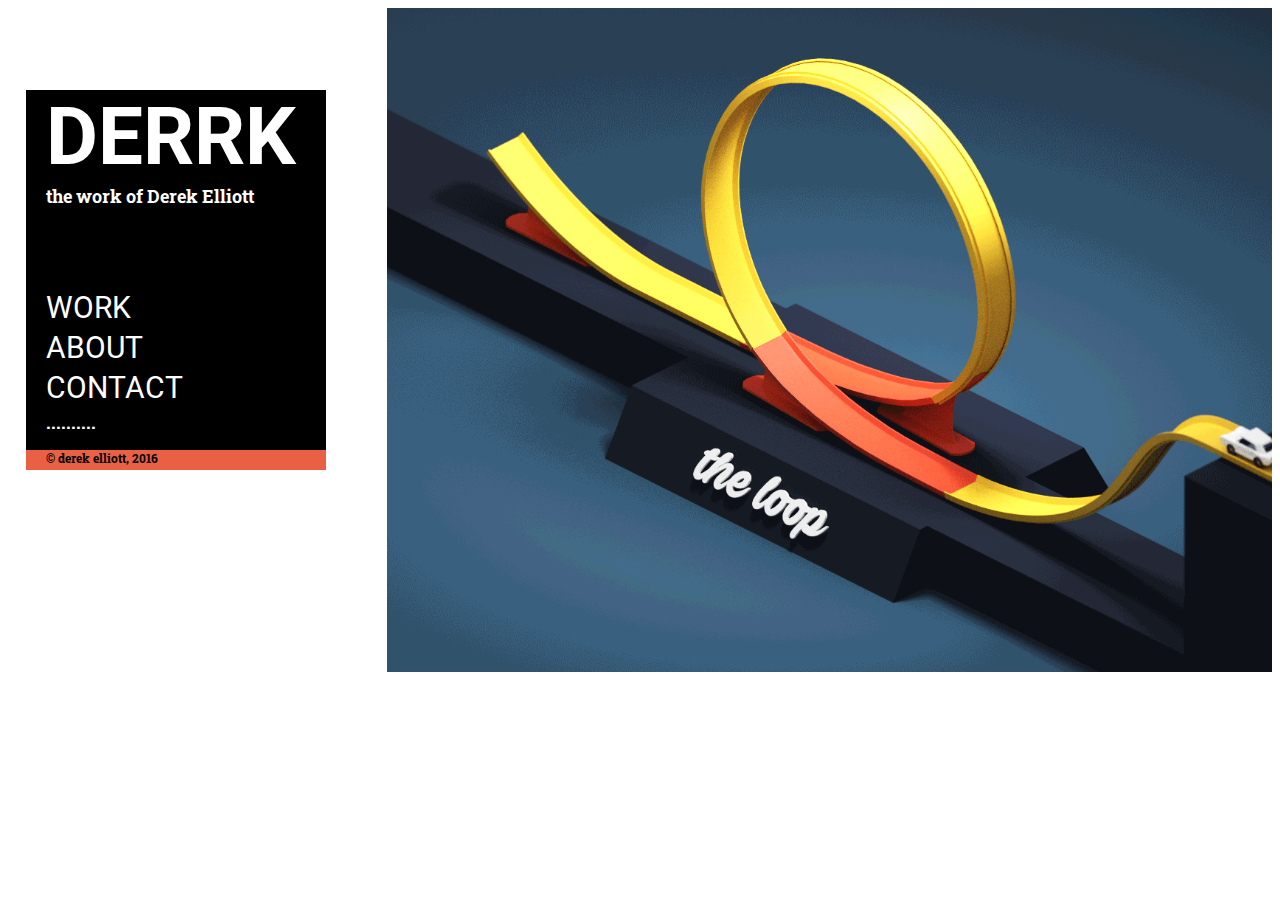
==== index.html @ f8c1afce "Init1" ====
<html>

<head>
  <link rel="stylesheet" type="text/css" href="index.css">
  <link href='https://fonts.googleapis.com/css?family=Roboto:900' rel='stylesheet' type='text/css'>
  <link href='https://fonts.googleapis.com/css?family=Roboto+Slab:300' rel='stylesheet' type='text/css'>
</head>

<body>
  <div class="fixed">
  <div class="mainlogo">
    <h1>DERRK</h1>
    <h2> the work of Derek Elliott </h2>
  </div>
  <ul>
    <li><a class="link" href="#">WORK</a></li>
    <li><a class="link" href="#">ABOUT</a></li>
    <li><a class="link" href="#">CONTACT</a></li>
  </ul>
  <div class="blkmenufoot">
    <h2>..........</h2>
  </div>
  <div class="menufoot">
    <h2 class="foottext">&copy; derek elliott, 2016</h2>
  </div>
</div>
<!--IMAGES -->
<div>
<img class="feature" src="img/theloop.gif" alt="Halo">
</div>
</body>

</html>
---- index.css ----
div.fixed {
  position: fixed;
  top: 10%;
  left: 2%;
}

div.inline {
   display: inline-block;
}

div.mainlogo {
  text-indent: 20px;
  margin: 0px;
  background-color: black;
  width: 20%;
  min-width: 300px;
  height: 200px;
  color: white;
}

ul {
  text-indent: 20px;
  font-family: 'Roboto', sans-serif;
  list-style-type: none;
  font-size: 30px;
  padding: 0px;
  margin: 0px;
}

li a {
  display: block;
  width: 300px;
  height: 40px;
  background-color: black;
  text-decoration: none;
  padding: 0px;
  margin: 0px;
}

a.link {
  color: white;
}

a.link:hover {
  color: black;
  background-color: white;
}

h1 {
  font-family: 'Roboto', sans-serif;
  padding: 0px;
  margin: 0px;
  font-size: 80px;
}

h2 {
  padding: 0px;
  margin: 0px;
  font-size: 18px;
  font-family: 'Roboto Slab', serif;
}

div.menufoot {
  padding: 0px;
  text-indent: 20px;
  margin: 0px;
  background-color: #ea6045;
  width: 20%;
  min-width: 300px;
  height: 20px;
  color: black;
}

div.blkmenufoot {
  padding: 0px;
  margin: 0px;
  background-color: black;
  width: 20%;
  min-width: 300px;
  height: 40px;
  color: white;
  text-indent: 20px;
}

h2.foottext {
  font-size: 12px;
  position: relative;
  bottom: 0px;
  left: 0px;
}
img {
    width: 100%;
    height: auto;
}

img.feature {
  width: 70%;
  float: right;
}
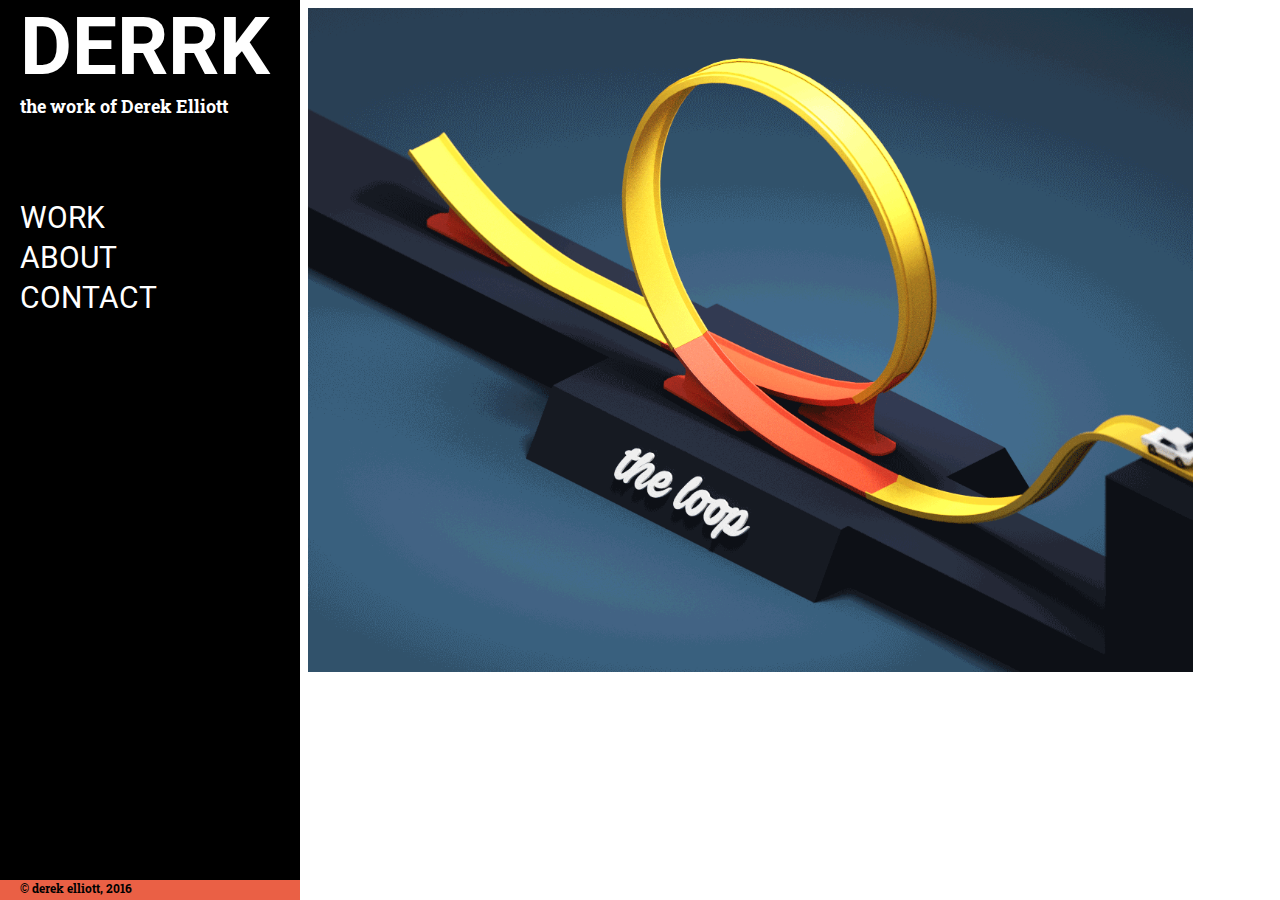
==== commit 9dbbec2f: "brief" ====
--- a/index.html
+++ b/index.html
@@ -17,16 +17,13 @@
     <li><a class="link" href="#">ABOUT</a></li>
     <li><a class="link" href="#">CONTACT</a></li>
   </ul>
-  <div class="blkmenufoot">
-    <h2>..........</h2>
-  </div>
   <div class="menufoot">
     <h2 class="foottext">&copy; derek elliott, 2016</h2>
   </div>
 </div>
 <!--IMAGES -->
 <div>
-<img class="feature" src="img/theloop.gif" alt="Halo">
+<img class="feature" src="img/theloop.gif" alt="theloopgif">
 </div>
 </body>
 
--- a/index.css
+++ b/index.css
@@ -1,19 +1,14 @@
 div.fixed {
   position: fixed;
-  top: 10%;
-  left: 2%;
-}
-
-div.inline {
-   display: inline-block;
+  top: 0%;
+  left: 0%;
+  height: 100%;
+  background-color: black;
 }
 
 div.mainlogo {
   text-indent: 20px;
   margin: 0px;
-  background-color: black;
-  width: 20%;
-  min-width: 300px;
   height: 200px;
   color: white;
 }
@@ -31,7 +26,6 @@
   display: block;
   width: 300px;
   height: 40px;
-  background-color: black;
   text-decoration: none;
   padding: 0px;
   margin: 0px;
@@ -65,21 +59,11 @@
   text-indent: 20px;
   margin: 0px;
   background-color: #ea6045;
-  width: 20%;
   min-width: 300px;
   height: 20px;
   color: black;
-}
-
-div.blkmenufoot {
-  padding: 0px;
-  margin: 0px;
-  background-color: black;
-  width: 20%;
-  min-width: 300px;
-  height: 40px;
-  color: white;
-  text-indent: 20px;
+  position: fixed;
+  bottom: 0%;
 }
 
 h2.foottext {
@@ -94,6 +78,9 @@
 }
 
 img.feature {
+  margin-left: 300px;
+  margin-top: 0px;
   width: 70%;
-  float: right;
+  float: left;
+  padding: 0px;
 }
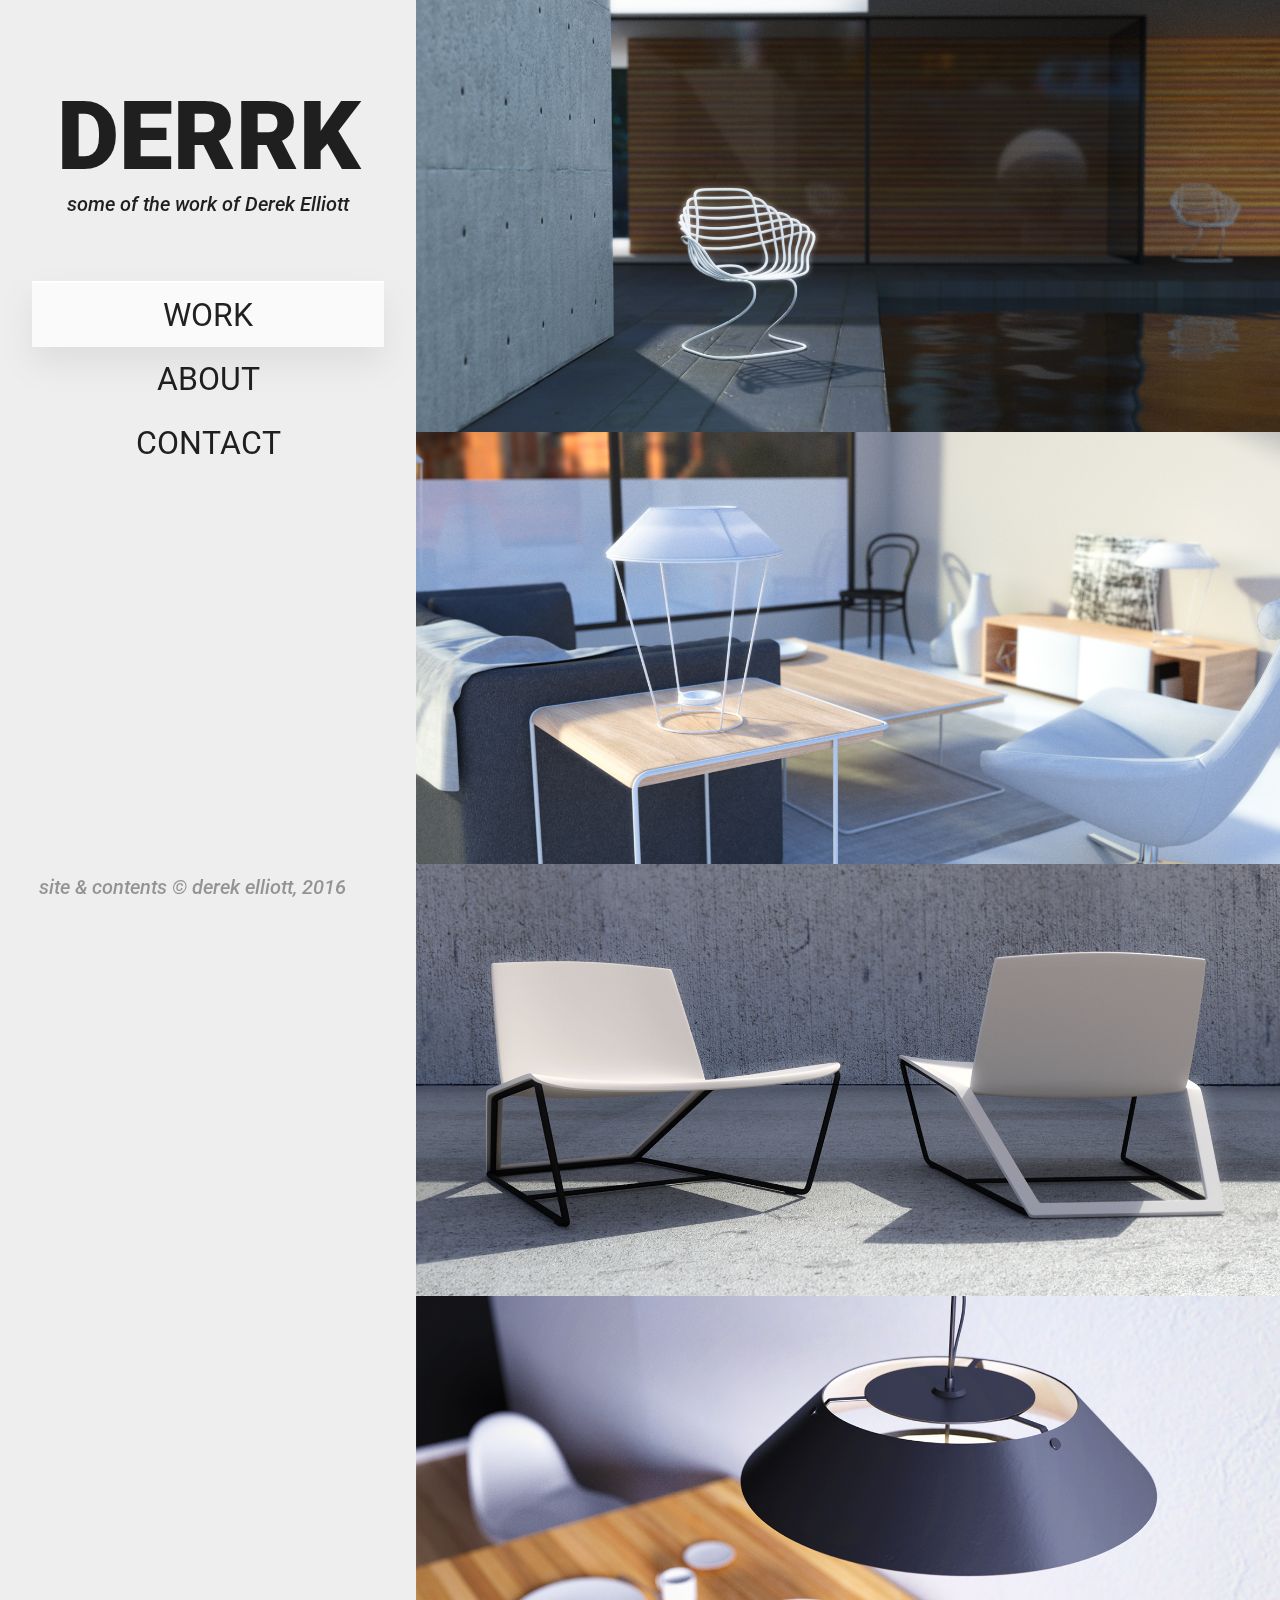
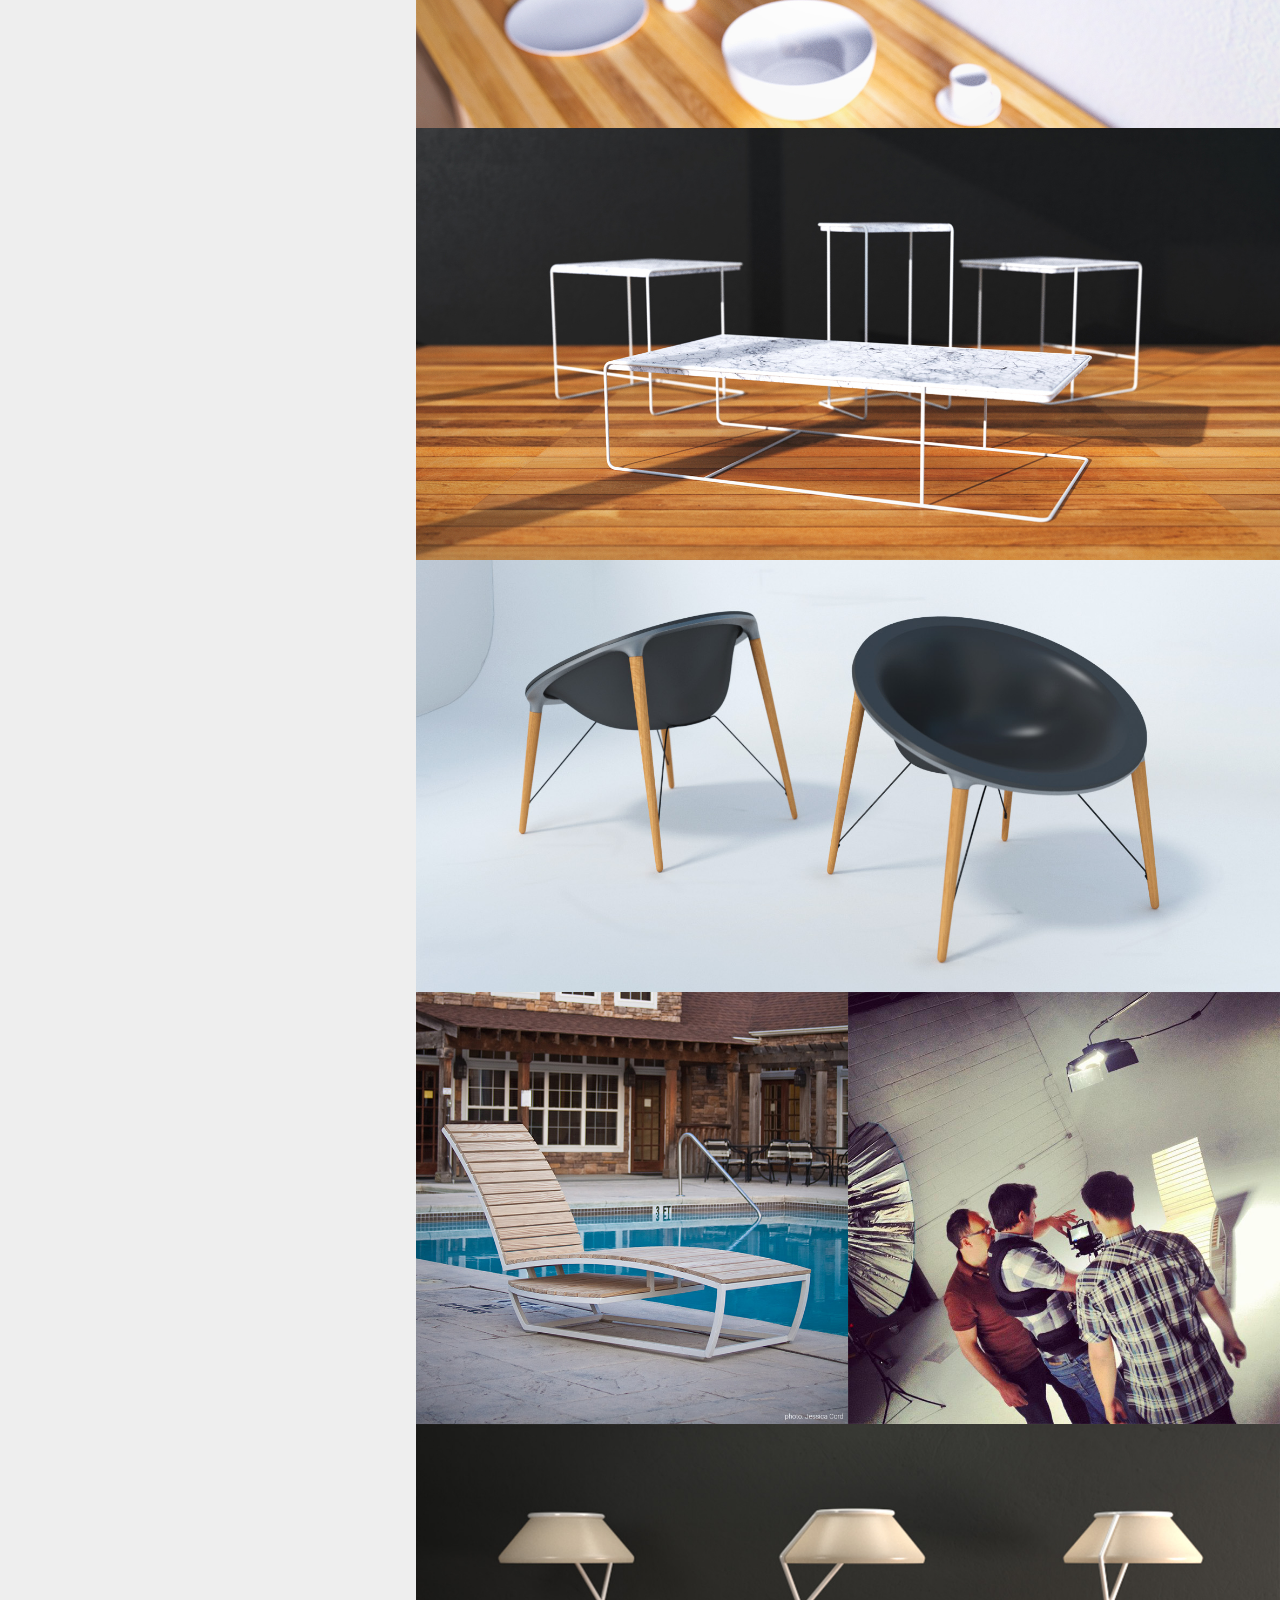
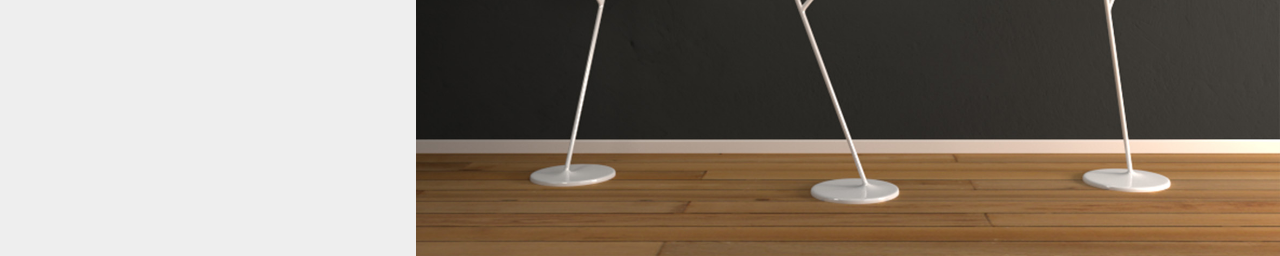
==== commit 844d4911: "changes for hp" ====
--- a/index.html
+++ b/index.html
@@ -2,29 +2,35 @@
 
 <head>
   <link rel="stylesheet" type="text/css" href="index.css">
-  <link href='https://fonts.googleapis.com/css?family=Roboto:900' rel='stylesheet' type='text/css'>
-  <link href='https://fonts.googleapis.com/css?family=Roboto+Slab:300' rel='stylesheet' type='text/css'>
+<link href="https://fonts.googleapis.com/css?family=Roboto:500i,900" rel="stylesheet">
 </head>
 
 <body>
-  <div class="fixed">
-  <div class="mainlogo">
-    <h1>DERRK</h1>
-    <h2> the work of Derek Elliott </h2>
+  <div id="mainmenu">
+  <div class="mainlogo center">
+    <h1 class="derrk"><a class="linkhome" href="index.html">DERRK</a></h1>
+    <h3> some of the work of Derek Elliott </h3>
   </div>
   <ul>
-    <li><a class="link" href="#">WORK</a></li>
-    <li><a class="link" href="#">ABOUT</a></li>
-    <li><a class="link" href="#">CONTACT</a></li>
+    <li><a class="onpage" href="index.html">WORK</a></li>
+    <li><a class="link" href="about.html">ABOUT</a></li>
+    <li><a class="link" href="contact.html">CONTACT</a></li>
   </ul>
   <div class="menufoot">
-    <h2 class="foottext">&copy; derek elliott, 2016</h2>
+    <h3>site & contents &copy; derek elliott, 2016</h3>
   </div>
 </div>
-<!--IMAGES -->
-<div>
-<img class="feature" src="img/theloop.gif" alt="theloopgif">
-</div>
+
+<div class="content">
+  <img class="bigfat" src="img/ripple.jpg">
+  <img class="bigfat" src="img/pans.jpg">
+<img class="bigfat" src="img/finn.jpg">
+<img class="bigfat" src="img/halo2.jpg">
+<img class="bigfat" src="img/quarters.jpg">
+<img class="bigfat" src="img/castig.jpg">
+<img class="bigfat" src="img/pchaise.jpg">
+<img class="bigfat" src="img/branch.jpg">
+  </div>
 </body>
 
 </html>
--- a/index.css
+++ b/index.css
@@ -1,86 +1,259 @@
-div.fixed {
+html, body {
+    height: 100%;
+    background-color: #eee;
+    font-size: 16px;
+    color: rgba(0, 0, 0, 0.87);
+}
+
+@media only screen and (max-width: 1199px) {
+body {font-size: 9px;
+}
+}
+@media only screen and (min-width: 1200px) {
+  body {font-size: 16px;
+}
+}
+/***TYPE***/
+p {
+  font-family: 'Roboto', sans-serif;
+  font-size: 1.25em;
+  line-height: 1.25em;
+  font-weight: 500;
+  font-style: italic;
+}
+
+h1 {
+  font-family: 'Roboto', sans-serif;
+  font-weight: 900;
+}
+
+h2 {
+  font-family: 'Roboto', sans-serif;
+  font-size: 2em;
+  line-height: 1em;
+  font-weight: 500;
+  font-style: italic;
+}
+
+h3 {
+  margin: 0;
+  font-size: 1.25em;
+  line-height: 1.25em;
+  font-family: 'Roboto', sans-serif;
+  font-weight: 500;
+  font-style: italic;
+}
+
+.center {
+  text-align: center;
+}
+
+/*** MENU STUFF***/
+
+#mainmenu {
   position: fixed;
-  top: 0%;
-  left: 0%;
+  left: 2em;
+  top: 0;
+  bottom: 0;
+  width: 22em;
+  text-align: center;
+  z-index: 3;
+}
+
+h1.derrk {
+  margin-bottom: 0;
+  font-size: 6em;
+
+}
+
+div.mainlogo {
+  margin-top: 5em;
+}
+
+div.content {
+  position: absolute;
+  float: left;
+  left: 26em;
+  right: 0;
+  top: 0;
+}
+
+div.menufoot {
+  position: absolute;
+  width: 20em;
+  color: rgba(0, 0, 0, 0.38);
+  bottom: 0;
+}
+
+/***WORK PAGE ***/
+
+img.bigfat {
+  width: 100%;
+  height: auto;
+
+}
+
+div.projectbg {
+  border-top: 2px solid #fff;
+  position: static;
+  overflow: hidden;
+  max-width: 80em;
+  margin: 4em;
+  height: 18.75em;
+  background-color: #fafafa;
+  box-shadow: 0 1em 1em #ddd;
+}
+
+div.projecttextbox {
+  display: block;
+  overflow: hidden;
+  padding-left: 4em;
+  padding-right: 4em;
+}
+
+h1.projtitle {
+  font-size: 4em;
+  margin-top: 1.5em;
+  margin-bottom: 0;
+}
+
+a.project {
+  opacity: 1;
+  text-decoration: none;
+  color: rgba(0, 0, 0, 0.87);
+}
+
+a.project:hover {
+  opacity: .5;
+  color: rgba(0, 0, 0, 0.54);
+}
+
+img.projectcoverimg {
+  position: relative;
+  float: left;
   height: 100%;
-  background-color: black;
-}
-
-div.mainlogo {
-  text-indent: 20px;
-  margin: 0px;
-  height: 200px;
-  color: white;
-}
+  width: auto;
+  margin-left: 0;
+}
+
+/***MENU LIST***/
 
 ul {
-  text-indent: 20px;
   font-family: 'Roboto', sans-serif;
   list-style-type: none;
-  font-size: 30px;
-  padding: 0px;
-  margin: 0px;
+  padding: 0;
+  left: 0;
+  font-size: 2em;
+  margin-top: 2em;
 }
 
 li a {
+  line-height: 2em;
   display: block;
-  width: 300px;
-  height: 40px;
+  height: 2em;
   text-decoration: none;
-  padding: 0px;
-  margin: 0px;
 }
 
 a.link {
-  color: white;
+  color: rgba(0, 0, 0, 0.87);
+}
+
+a.onpage {
+  color: rgba(0, 0, 0, 0.87);
+  border-top: 2px solid #fff;
+  background-color: #fafafa;
+  box-shadow: 0 .5em 1em #ddd;
 }
 
 a.link:hover {
-  color: black;
-  background-color: white;
-}
-
-h1 {
-  font-family: 'Roboto', sans-serif;
-  padding: 0px;
-  margin: 0px;
-  font-size: 80px;
-}
-
-h2 {
-  padding: 0px;
-  margin: 0px;
-  font-size: 18px;
-  font-family: 'Roboto Slab', serif;
-}
-
-div.menufoot {
-  padding: 0px;
-  text-indent: 20px;
-  margin: 0px;
-  background-color: #ea6045;
-  min-width: 300px;
-  height: 20px;
-  color: black;
-  position: fixed;
-  bottom: 0%;
-}
-
-h2.foottext {
-  font-size: 12px;
-  position: relative;
-  bottom: 0px;
-  left: 0px;
-}
-img {
-    width: 100%;
-    height: auto;
-}
-
-img.feature {
-  margin-left: 300px;
-  margin-top: 0px;
-  width: 70%;
+  color: rgba(0, 0, 0, 0.87);
+  background-color: #fafafa;
+  box-shadow: 0 .5em 1em #ddd;
+}
+
+a.linkhome {
+  color: rgba(0, 0, 0, 0.87);
+  text-decoration: none;
+}
+
+
+/***END MENU LIST***/
+
+
+
+/***PROJECT PAGE***/
+
+h1.title {
+font-size: 4em;
+margin-top: 0;
+}
+
+h1.header {
+  font-size: 2em;
+}
+
+
+
+div.projectpagetitle {
+background-color: #212121;
+width: auto;
+overflow: hidden;
+}
+
+div.projcontent {
+}
+
+img.projectpageimg {
+width: 100%;
+height: auto;
+overflow: hidden;
+}
+
+
+div.projectpagetitletext {
+  padding: 8em 4em;
+}
+
+.whitebg {
+  text-align: left;
+  padding: 4em;
+  width: auto;
+  margin-top: 0;
+background-color: #fafafa;
+overflow: hidden;
+}
+
+.white {
+    color: white;
+}
+
+
+
+/**ABOUT PAGE SPECIFIC**/
+
+
+div.abtpagetitle {
+background-color: #212121;
+width: 100%;
+overflow: hidden;
+position: relative;
+
+}
+
+img.abtpgimg {
+height: 30em;
   float: left;
-  padding: 0px;
-}
+  margin-left: 0;
+  margin-right: 4em;
+}
+
+div.abtpgtext {
+padding-top: 4em;
+  margin: 4em;
+}
+
+p.larger {
+  font-size: 2em;
+}
+
+/** CONTACT PAGE SPECIFIC**/
